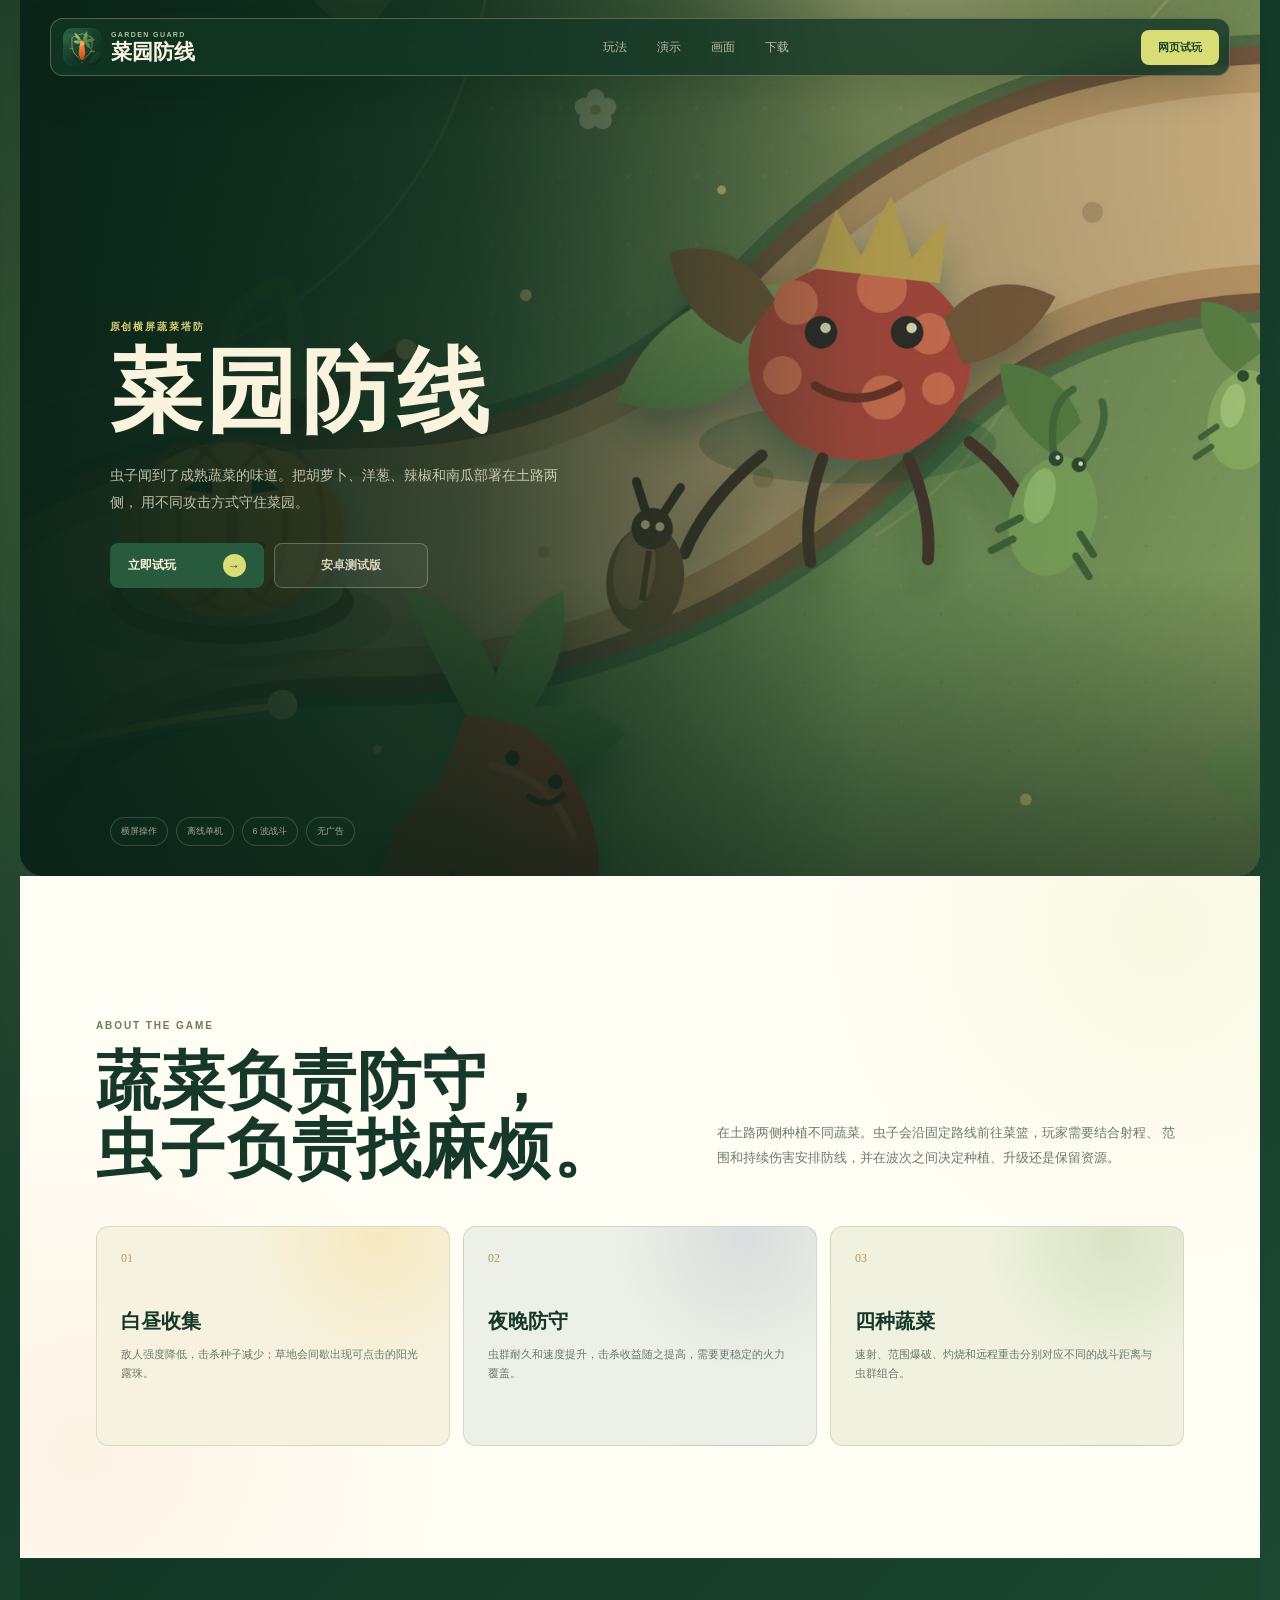
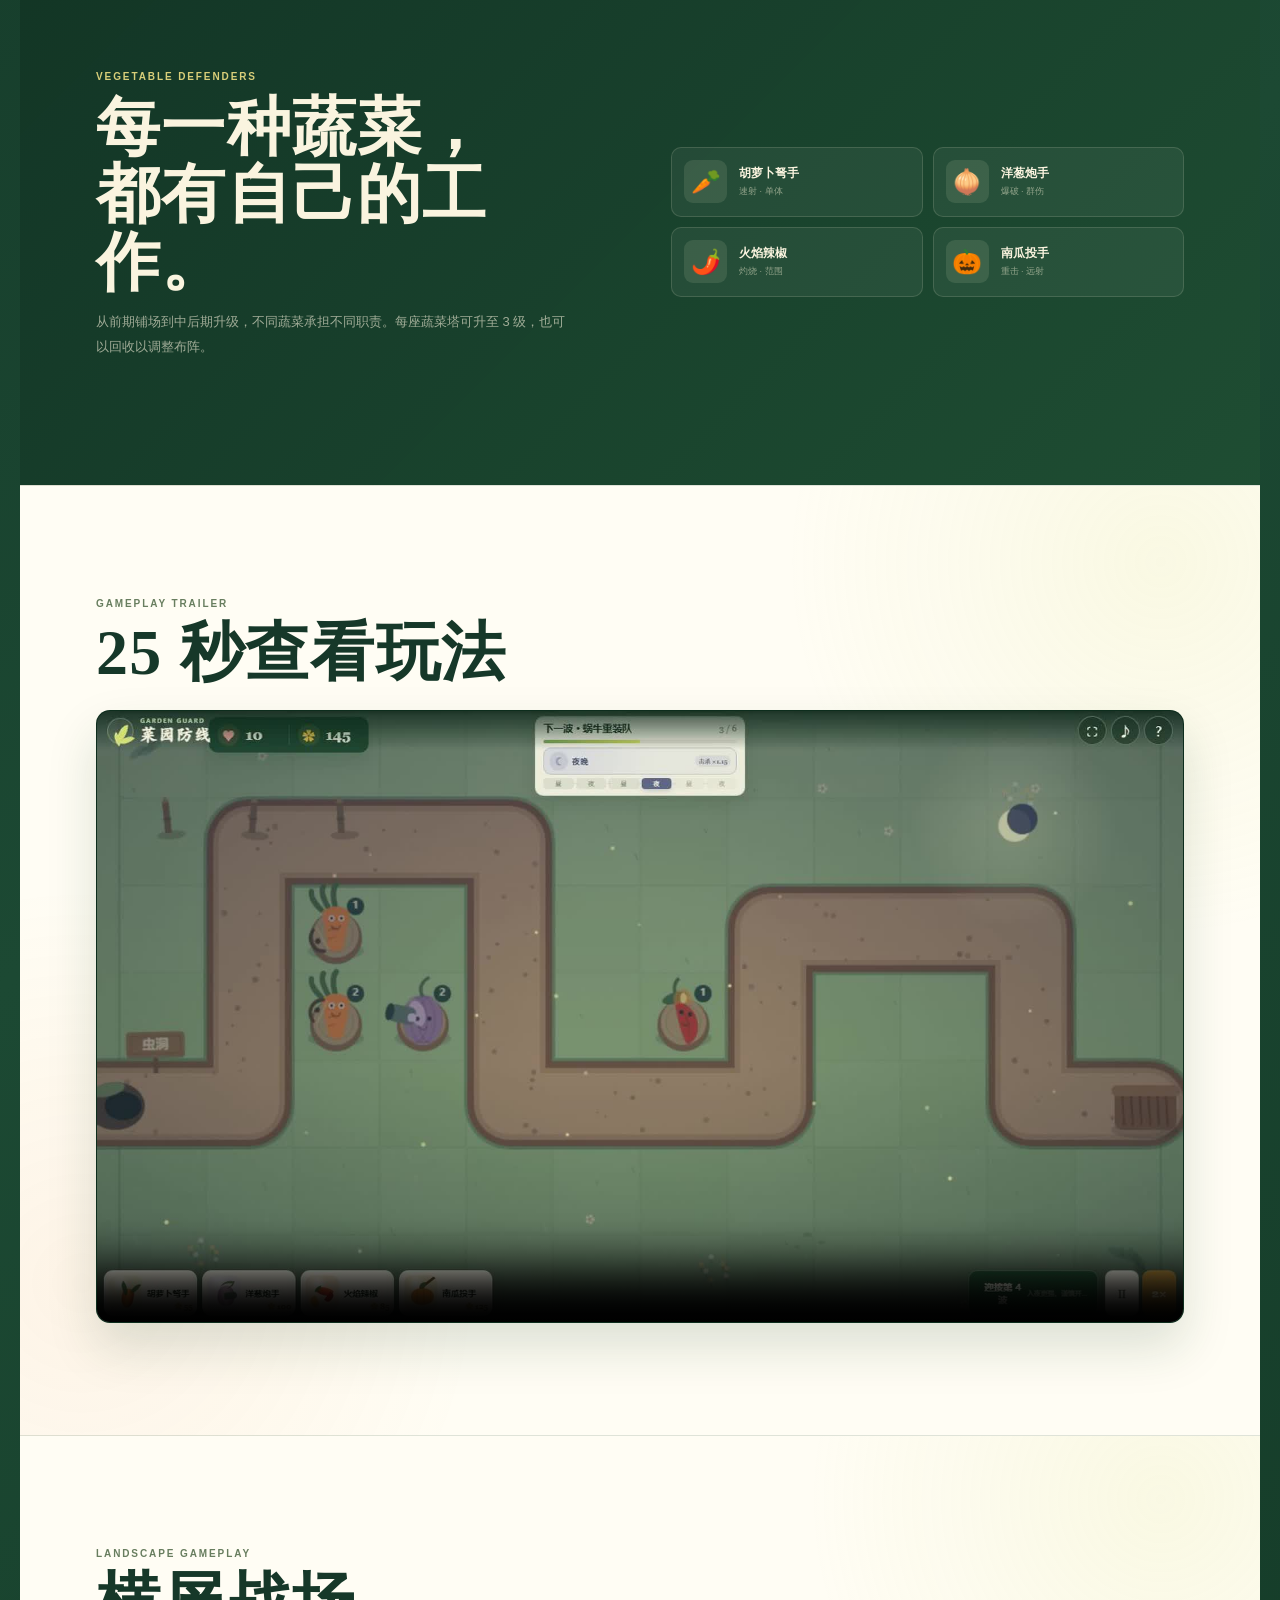
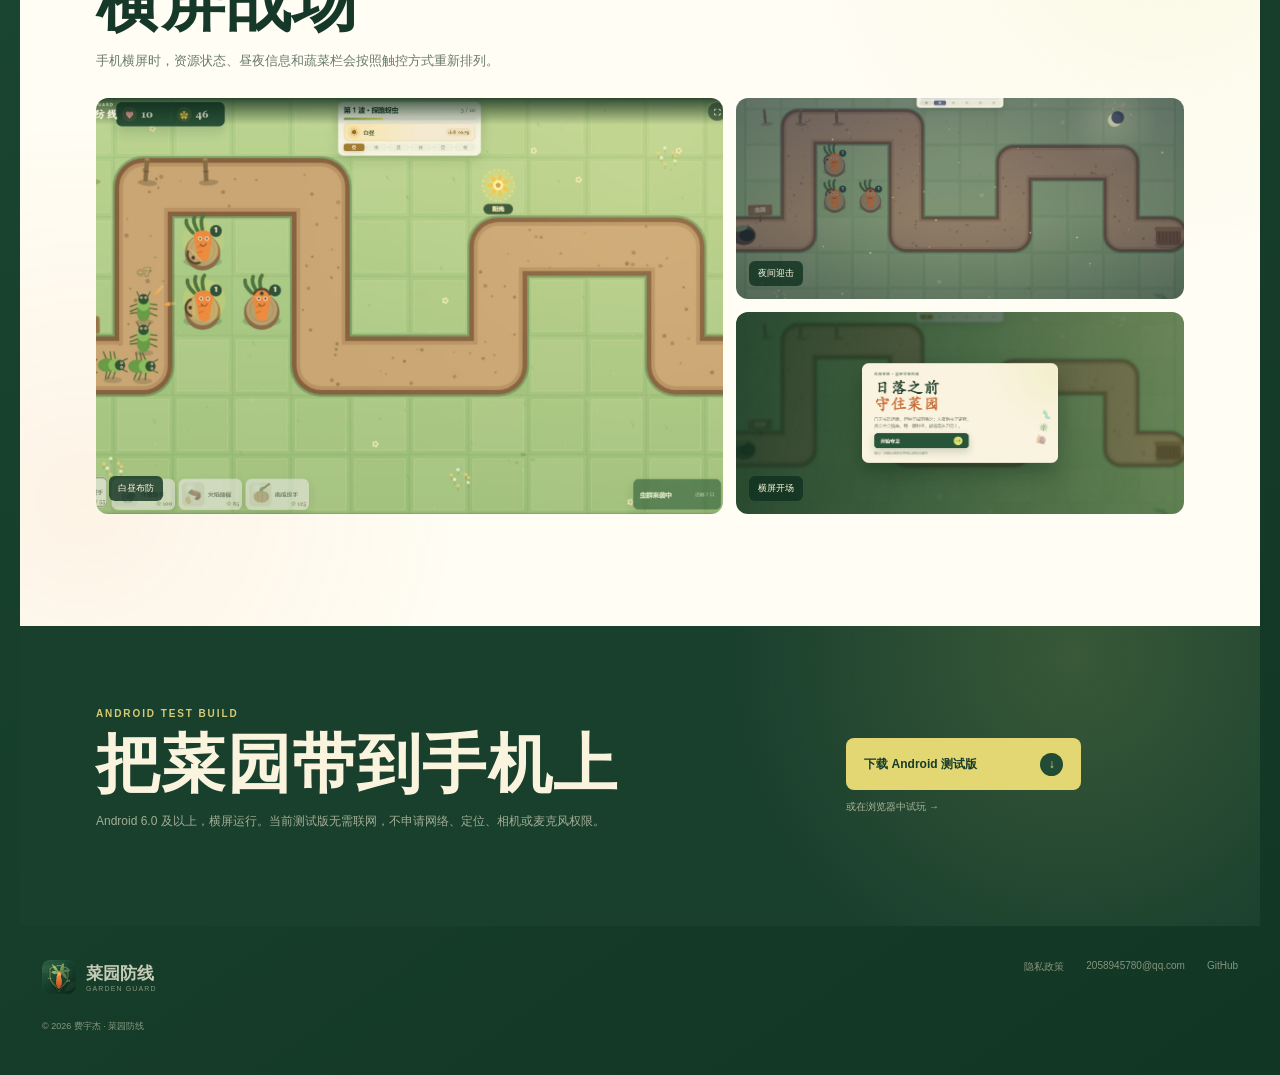
==== index.html @ b2f8d465 "Deploy Garden Guard official website" ====
<!doctype html>
<html lang="zh-CN">
  <head>
    <meta charset="UTF-8" />
    <meta name="viewport" content="width=device-width, initial-scale=1.0" />
    <meta name="theme-color" content="#163d2b" />
    <meta
      name="description"
      content="《菜园防线》官方网站。横屏蔬菜塔防游戏，体验四种蔬菜守卫与昼夜交替的防线玩法。"
    />
    <meta property="og:title" content="菜园防线 · 官方网站" />
    <meta
      property="og:description"
      content="布置蔬菜守卫，在昼夜交替中抵御虫群。支持网页试玩与 Android 测试版下载。"
    />
    <meta property="og:type" content="website" />
    <meta property="og:url" content="https://siwusucn.github.io/garden-guard-official/" />
    <meta
      property="og:image"
      content="https://siwusucn.github.io/garden-guard-official/assets/keyart.jpg"
    />
    <link rel="canonical" href="https://siwusucn.github.io/garden-guard-official/" />
    <link rel="icon" href="assets/icon.png" type="image/png" />
    <title>菜园防线 · 官方网站</title>
    <link rel="stylesheet" href="styles.css" />
  </head>
  <body>
    <header class="nav">
      <a class="brand" href="#top" aria-label="返回首页">
        <img src="assets/icon.png" alt="" />
        <span><small>GARDEN GUARD</small>菜园防线</span>
      </a>
      <nav aria-label="页面导航">
        <a href="#about">玩法</a>
        <a href="#trailer">演示</a>
        <a href="#screens">画面</a>
        <a href="#download">下载</a>
      </nav>
      <a class="nav-play" href="play/index.html">网页试玩</a>
    </header>

    <main id="top">
      <section class="hero" aria-labelledby="hero-title">
        <img class="hero-art" src="assets/hero-bg.jpg" alt="蔬菜守卫在菜园土路旁迎击虫群" />
        <div class="hero-shade"></div>
        <div class="hero-copy">
          <p class="kicker">原创横屏蔬菜塔防</p>
          <h1 id="hero-title">菜园防线</h1>
          <p>
            虫子闻到了成熟蔬菜的味道。把胡萝卜、洋葱、辣椒和南瓜部署在土路两侧，
            用不同攻击方式守住菜园。
          </p>
          <div class="hero-actions">
            <a class="button primary" href="play/index.html">立即试玩 <b>→</b></a>
            <a class="button ghost" href="#download">安卓测试版</a>
          </div>
        </div>
        <div class="hero-facts">
          <span>横屏操作</span>
          <span>离线单机</span>
          <span>6 波战斗</span>
          <span>无广告</span>
        </div>
      </section>

      <section class="section intro" id="about">
        <div class="section-heading">
          <p class="kicker">ABOUT THE GAME</p>
          <h2>蔬菜负责防守，<br />虫子负责找麻烦。</h2>
          <p>
            在土路两侧种植不同蔬菜。虫子会沿固定路线前往菜篮，玩家需要结合射程、
            范围和持续伤害安排防线，并在波次之间决定种植、升级还是保留资源。
          </p>
        </div>
        <div class="feature-grid">
          <article class="feature feature-sun">
            <span class="feature-number">01</span>
            <h3>白昼收集</h3>
            <p>敌人强度降低，击杀种子减少；草地会间歇出现可点击的阳光露珠。</p>
          </article>
          <article class="feature feature-night">
            <span class="feature-number">02</span>
            <h3>夜晚防守</h3>
            <p>虫群耐久和速度提升，击杀收益随之提高，需要更稳定的火力覆盖。</p>
          </article>
          <article class="feature feature-veg">
            <span class="feature-number">03</span>
            <h3>四种蔬菜</h3>
            <p>速射、范围爆破、灼烧和远程重击分别对应不同的战斗距离与虫群组合。</p>
          </article>
        </div>
      </section>

      <section class="section rover">
        <div class="rover-copy">
          <p class="kicker">VEGETABLE DEFENDERS</p>
          <h2>每一种蔬菜，<br />都有自己的工作。</h2>
          <p>从前期铺场到中后期升级，不同蔬菜承担不同职责。每座蔬菜塔可升至 3 级，也可以回收以调整布阵。</p>
        </div>
        <div class="rover-list">
          <article><span>🥕</span><div><b>胡萝卜弩手</b><small>速射 · 单体</small></div></article>
          <article><span>🧅</span><div><b>洋葱炮手</b><small>爆破 · 群伤</small></div></article>
          <article><span>🌶️</span><div><b>火焰辣椒</b><small>灼烧 · 范围</small></div></article>
          <article><span>🎃</span><div><b>南瓜投手</b><small>重击 · 远射</small></div></article>
        </div>
      </section>

      <section class="section trailer-section" id="trailer">
        <div class="section-heading compact">
          <p class="kicker">GAMEPLAY TRAILER</p>
          <h2>25 秒查看玩法</h2>
        </div>
        <div class="video-frame">
          <video controls playsinline poster="assets/video-cover.jpg">
            <source src="assets/promo.mp4" type="video/mp4" />
            当前浏览器不支持视频播放。
          </video>
        </div>
      </section>

      <section class="section screenshots" id="screens">
        <div class="section-heading compact">
          <p class="kicker">LANDSCAPE GAMEPLAY</p>
          <h2>横屏战场</h2>
          <p>手机横屏时，资源状态、昼夜信息和蔬菜栏会按照触控方式重新排列。</p>
        </div>
        <div class="shot-grid">
          <figure><img src="assets/shot-day.jpg" alt="白昼菜园防线与胡萝卜、洋葱守卫" /><figcaption>白昼布防</figcaption></figure>
          <figure><img src="assets/shot-night.jpg" alt="夜晚虫群进攻与蔬菜火力" /><figcaption>夜间迎击</figcaption></figure>
          <figure><img src="assets/shot-towers.jpg" alt="横屏菜园防线的游戏开场" /><figcaption>横屏开场</figcaption></figure>
        </div>
      </section>

      <section class="download" id="download">
        <div>
          <p class="kicker">ANDROID TEST BUILD</p>
          <h2>把菜园带到手机上</h2>
          <p>Android 6.0 及以上，横屏运行。当前测试版无需联网，不申请网络、定位、相机或麦克风权限。</p>
        </div>
        <div class="download-actions">
          <a class="button primary" href="assets/GardenGuard-0.1.0.apk" download>下载 Android 测试版 <b>↓</b></a>
          <a class="text-link" href="play/index.html">或在浏览器中试玩 →</a>
        </div>
      </section>
    </main>

    <footer>
      <div class="footer-brand">
        <img src="assets/icon.png" alt="" />
        <div><b>菜园防线</b><small>GARDEN GUARD</small></div>
      </div>
      <div class="footer-links">
        <a href="https://siwusucn.github.io/garden-guard-privacy/">隐私政策</a>
        <a href="mailto:2058945780@qq.com">2058945780@qq.com</a>
        <a href="https://github.com/siwusucn/garden-guard-official">GitHub</a>
      </div>
      <p>© 2026 费宇杰 · 菜园防线</p>
    </footer>
  </body>
</html>
---- styles.css ----
:root {
  --ink: #163829;
  --forest: #173d2b;
  --forest-2: #24543b;
  --cream: #faf4df;
  --paper: #fffdf4;
  --lime: #d8de75;
  --orange: #e98640;
  --line: rgba(30, 72, 46, 0.14);
  --muted: #697a6b;
}

* {
  box-sizing: border-box;
}

html {
  scroll-behavior: smooth;
  background: var(--forest);
}

body {
  margin: 0;
  color: var(--ink);
  font-family: "Microsoft YaHei", "PingFang SC", "Noto Sans SC", sans-serif;
  background:
    radial-gradient(circle at 9% 10%, rgba(211, 222, 116, 0.18), transparent 22%),
    linear-gradient(145deg, #102f22, #1c4933 50%, #123624);
}

img,
video {
  display: block;
  max-width: 100%;
}

a {
  color: inherit;
  text-decoration: none;
}

.nav {
  position: fixed;
  z-index: 20;
  left: 50%;
  top: 18px;
  display: flex;
  align-items: center;
  gap: 36px;
  width: min(1180px, calc(100% - 34px));
  min-height: 58px;
  padding: 8px 10px 8px 12px;
  border: 1px solid rgba(255, 248, 218, 0.25);
  border-radius: 13px;
  color: var(--cream);
  background: rgba(18, 54, 37, 0.78);
  box-shadow: 0 12px 40px rgba(3, 23, 13, 0.2);
  backdrop-filter: blur(16px);
  transform: translateX(-50%);
}

.brand {
  display: flex;
  align-items: center;
  min-width: 188px;
  gap: 10px;
}

.brand img {
  width: 38px;
  height: 38px;
  border-radius: 9px;
}

.brand span {
  display: flex;
  flex-direction: column;
  font-family: "STKaiti", "KaiTi", serif;
  font-size: 21px;
  font-weight: 700;
  line-height: 1;
}

.brand small {
  margin-bottom: 4px;
  color: #a9c397;
  font-family: "Microsoft YaHei", sans-serif;
  font-size: 7px;
  letter-spacing: 0.2em;
}

.nav nav {
  display: flex;
  gap: 30px;
  margin: 0 auto;
  color: rgba(255, 248, 223, 0.68);
  font-size: 12px;
}

.nav nav a {
  transition: color 160ms ease;
}

.nav nav a:hover {
  color: #fff5ca;
}

.nav-play {
  padding: 10px 17px;
  border-radius: 8px;
  color: #1e422d;
  background: var(--lime);
  font-size: 11px;
  font-weight: 800;
}

main,
footer {
  width: min(1240px, calc(100% - 34px));
  margin: auto;
}

.hero {
  position: relative;
  overflow: hidden;
  min-height: calc(100vh - 24px);
  border-radius: 0 0 24px 24px;
  color: var(--cream);
  background: #163b2a;
}

.hero-art {
  position: absolute;
  inset: 0;
  width: 100%;
  height: 100%;
  object-fit: cover;
}

.hero-shade {
  position: absolute;
  inset: 0;
  background:
    linear-gradient(90deg, rgba(8, 34, 22, 0.92) 0%, rgba(8, 34, 22, 0.6) 36%, transparent 68%),
    linear-gradient(0deg, rgba(8, 34, 22, 0.6), transparent 35%);
}

.hero-copy {
  position: absolute;
  z-index: 2;
  left: clamp(28px, 7vw, 92px);
  top: 50%;
  width: min(590px, 47%);
  transform: translateY(-44%);
}

.kicker {
  margin: 0 0 12px;
  color: #687e5f;
  font-size: 10px;
  font-weight: 800;
  letter-spacing: 0.19em;
}

.hero .kicker {
  color: #d5cb77;
}

.hero h1 {
  margin: 0;
  font-family: "STKaiti", "KaiTi", serif;
  font-size: clamp(62px, 7.2vw, 104px);
  line-height: 1;
  letter-spacing: 0.04em;
  white-space: nowrap;
}

.hero-copy > p:not(.kicker) {
  max-width: 460px;
  margin: 24px 0 28px;
  color: rgba(255, 249, 226, 0.72);
  font-size: 14px;
  line-height: 1.9;
}

.hero-actions,
.download-actions {
  display: flex;
  align-items: center;
  gap: 10px;
  flex-wrap: wrap;
}

.button {
  display: inline-flex;
  align-items: center;
  justify-content: space-between;
  gap: 22px;
  min-width: 154px;
  min-height: 45px;
  padding: 0 18px;
  border-radius: 8px;
  font-size: 12px;
  font-weight: 800;
  transition:
    transform 160ms ease,
    filter 160ms ease;
}

.button:hover {
  filter: brightness(1.06);
  transform: translateY(-2px);
}

.button.primary {
  color: #fff8dd;
  background: #285b3d;
}

.button.primary b {
  display: grid;
  place-items: center;
  width: 23px;
  height: 23px;
  border-radius: 50%;
  color: #24462e;
  background: var(--lime);
}

.button.ghost {
  justify-content: center;
  border: 1px solid rgba(255, 247, 216, 0.26);
  color: rgba(255, 249, 224, 0.8);
  background: rgba(255, 255, 255, 0.055);
}

.hero-facts {
  position: absolute;
  z-index: 2;
  left: clamp(28px, 7vw, 92px);
  bottom: 30px;
  display: flex;
  gap: 8px;
}

.hero-facts span {
  padding: 7px 10px;
  border: 1px solid rgba(255, 249, 225, 0.17);
  border-radius: 99px;
  color: rgba(255, 249, 224, 0.6);
  background: rgba(15, 49, 32, 0.36);
  font-size: 9px;
}

.section {
  padding: clamp(64px, 9vw, 112px) clamp(22px, 6vw, 76px);
  background:
    radial-gradient(circle at 92% 8%, rgba(217, 224, 126, 0.14), transparent 26%),
    radial-gradient(circle at 5% 84%, rgba(233, 134, 64, 0.08), transparent 28%),
    var(--paper);
}

.section + .section {
  border-top: 1px solid var(--line);
}

.section-heading {
  display: grid;
  grid-template-columns: 1.2fr 1fr;
  align-items: end;
  gap: 60px;
  margin-bottom: 42px;
}

.section-heading .kicker {
  grid-column: 1 / -1;
  margin-bottom: -43px;
}

.section-heading h2,
.rover h2,
.download h2 {
  margin: 0;
  font-family: "STKaiti", "KaiTi", "Microsoft YaHei", serif;
  font-size: clamp(40px, 5vw, 68px);
  font-weight: 700;
  line-height: 1.06;
  letter-spacing: 0.02em;
}

.section-heading > p:last-child,
.rover-copy > p:last-child {
  align-self: end;
  color: var(--muted);
  font-size: 13px;
  line-height: 1.9;
}

.feature-grid {
  display: grid;
  grid-template-columns: repeat(3, 1fr);
  gap: 13px;
}

.feature {
  min-height: 220px;
  padding: 24px;
  border: 1px solid var(--line);
  border-radius: 13px;
  background: rgba(255, 255, 255, 0.5);
}

.feature-number {
  display: block;
  margin-bottom: 42px;
  color: #b29a51;
  font-family: Georgia, serif;
  font-size: 12px;
}

.feature h3 {
  margin: 0 0 10px;
  font-size: 20px;
}

.feature p {
  margin: 0;
  color: var(--muted);
  font-size: 11px;
  line-height: 1.8;
}

.feature-sun {
  background:
    radial-gradient(circle at 80% 5%, rgba(245, 207, 99, 0.25), transparent 38%),
    #f6f2df;
}

.feature-night {
  background:
    radial-gradient(circle at 80% 5%, rgba(120, 131, 174, 0.17), transparent 38%),
    #edf0e7;
}

.feature-veg {
  background:
    radial-gradient(circle at 80% 5%, rgba(114, 157, 81, 0.18), transparent 38%),
    #f0f2df;
}

.rover {
  display: grid;
  grid-template-columns: 1fr 1fr;
  align-items: center;
  gap: 62px;
  background:
    linear-gradient(135deg, rgba(18, 53, 37, 0.97), rgba(31, 78, 51, 0.95)),
    var(--forest);
  color: var(--cream);
}

.rover .kicker {
  color: #d8ce79;
}

.rover-copy > p:last-child {
  max-width: 470px;
  color: rgba(250, 244, 222, 0.6);
}

.rover-list {
  display: grid;
  grid-template-columns: 1fr 1fr;
  gap: 10px;
}

.rover-list article {
  display: flex;
  align-items: center;
  gap: 12px;
  min-height: 70px;
  padding: 12px;
  border: 1px solid rgba(255, 247, 215, 0.14);
  border-radius: 10px;
  background: rgba(255, 255, 255, 0.055);
}

.rover-list article > span {
  display: grid;
  place-items: center;
  width: 43px;
  height: 43px;
  border-radius: 9px;
  background: rgba(255, 248, 214, 0.1);
  font-size: 24px;
}

.rover-list div {
  display: flex;
  flex-direction: column;
  gap: 3px;
}

.rover-list b {
  font-size: 12px;
}

.rover-list small {
  color: rgba(255, 248, 220, 0.49);
  font-size: 9px;
}

.compact {
  display: block;
  margin-bottom: 24px;
}

.compact .kicker {
  margin-bottom: 10px;
}

.compact p:last-child {
  max-width: 600px;
  margin-top: 12px;
}

.video-frame {
  overflow: hidden;
  border: 1px solid rgba(26, 69, 43, 0.18);
  border-radius: 14px;
  background: #0b281b;
  box-shadow: 0 24px 50px rgba(17, 58, 34, 0.15);
}

.video-frame video {
  width: 100%;
  aspect-ratio: 16 / 9;
  object-fit: cover;
}

.shot-grid {
  display: grid;
  grid-template-columns: 1.4fr 1fr;
  gap: 13px;
}

.shot-grid figure {
  position: relative;
  overflow: hidden;
  margin: 0;
  border-radius: 12px;
  background: #d9dfc3;
}

.shot-grid figure:first-child {
  grid-row: span 2;
}

.shot-grid img {
  width: 100%;
  height: 100%;
  object-fit: cover;
}

.shot-grid figure:first-child img {
  aspect-ratio: 16 / 10;
}

.shot-grid figure:not(:first-child) img {
  aspect-ratio: 16 / 7.2;
}

.shot-grid figcaption {
  position: absolute;
  left: 13px;
  bottom: 13px;
  padding: 6px 9px;
  border-radius: 6px;
  color: #fff8dc;
  background: rgba(16, 49, 32, 0.8);
  font-size: 9px;
}

.download {
  display: flex;
  align-items: center;
  justify-content: space-between;
  gap: 40px;
  padding: clamp(50px, 7vw, 82px) clamp(22px, 6vw, 76px);
  color: var(--cream);
  background:
    radial-gradient(circle at 85% 10%, rgba(222, 222, 113, 0.16), transparent 32%),
    #193f2d;
}

.download > div:first-child {
  max-width: 690px;
}

.download .kicker {
  color: #d5ca75;
}

.download p:last-child {
  color: rgba(255, 248, 221, 0.6);
  font-size: 12px;
  line-height: 1.8;
}

.download .button.primary {
  min-width: 235px;
  min-height: 52px;
  color: #173b29;
  background: #e2d773;
}

.download .button.primary b {
  color: #e9e28e;
  background: #214b34;
}

.text-link {
  width: 100%;
  color: rgba(255, 248, 223, 0.62);
  font-size: 10px;
}

footer {
  display: grid;
  grid-template-columns: 1fr auto;
  gap: 26px;
  padding: 34px 22px 42px;
  color: rgba(248, 241, 214, 0.5);
}

.footer-brand {
  display: flex;
  align-items: center;
  gap: 10px;
}

.footer-brand img {
  width: 34px;
  height: 34px;
  border-radius: 8px;
}

.footer-brand div {
  display: flex;
  flex-direction: column;
}

.footer-brand b {
  color: rgba(250, 245, 223, 0.78);
  font-family: "STKaiti", "KaiTi", serif;
  font-size: 17px;
}

.footer-brand small {
  font-size: 7px;
  letter-spacing: 0.16em;
}

.footer-links {
  display: flex;
  gap: 22px;
  font-size: 10px;
}

footer > p {
  grid-column: 1 / -1;
  margin: 0;
  font-size: 9px;
}

@media (max-width: 760px) {
  .nav {
    top: 8px;
    gap: 10px;
  }

  .nav nav {
    display: none;
  }

  .brand {
    min-width: 0;
    margin-right: auto;
  }

  .brand span {
    font-size: 17px;
  }

  .hero {
    min-height: 760px;
    border-radius: 0 0 16px 16px;
  }

  .hero-art {
    object-position: 64% center;
  }

  .hero-shade {
    background:
      linear-gradient(0deg, rgba(8, 34, 22, 0.94) 0%, rgba(8, 34, 22, 0.5) 55%, transparent 80%),
      linear-gradient(90deg, rgba(8, 34, 22, 0.45), transparent);
  }

  .hero-copy {
    left: 24px;
    right: 24px;
    top: auto;
    bottom: 105px;
    width: auto;
    transform: none;
  }

  .hero h1 {
    font-size: 64px;
  }

  .hero-copy > p:not(.kicker) {
    font-size: 12px;
  }

  .hero-facts {
    left: 24px;
    right: 24px;
    bottom: 33px;
    flex-wrap: wrap;
  }

  main,
  footer {
    width: 100%;
  }

  .section {
    padding: 64px 20px;
  }

  .section-heading {
    display: block;
  }

  .section-heading .kicker {
    margin-bottom: 10px;
  }

  .section-heading h2,
  .rover h2,
  .download h2 {
    font-size: 42px;
  }

  .feature-grid {
    grid-template-columns: 1fr;
  }

  .feature {
    min-height: 175px;
  }

  .feature-number {
    margin-bottom: 25px;
  }

  .rover {
    grid-template-columns: 1fr;
    gap: 30px;
  }

  .shot-grid {
    grid-template-columns: 1fr;
  }

  .shot-grid figure:first-child {
    grid-row: auto;
  }

  .download {
    align-items: flex-start;
    flex-direction: column;
    padding: 58px 20px;
  }

  footer {
    grid-template-columns: 1fr;
    padding: 30px 20px 36px;
  }

  .footer-links {
    flex-wrap: wrap;
  }
}
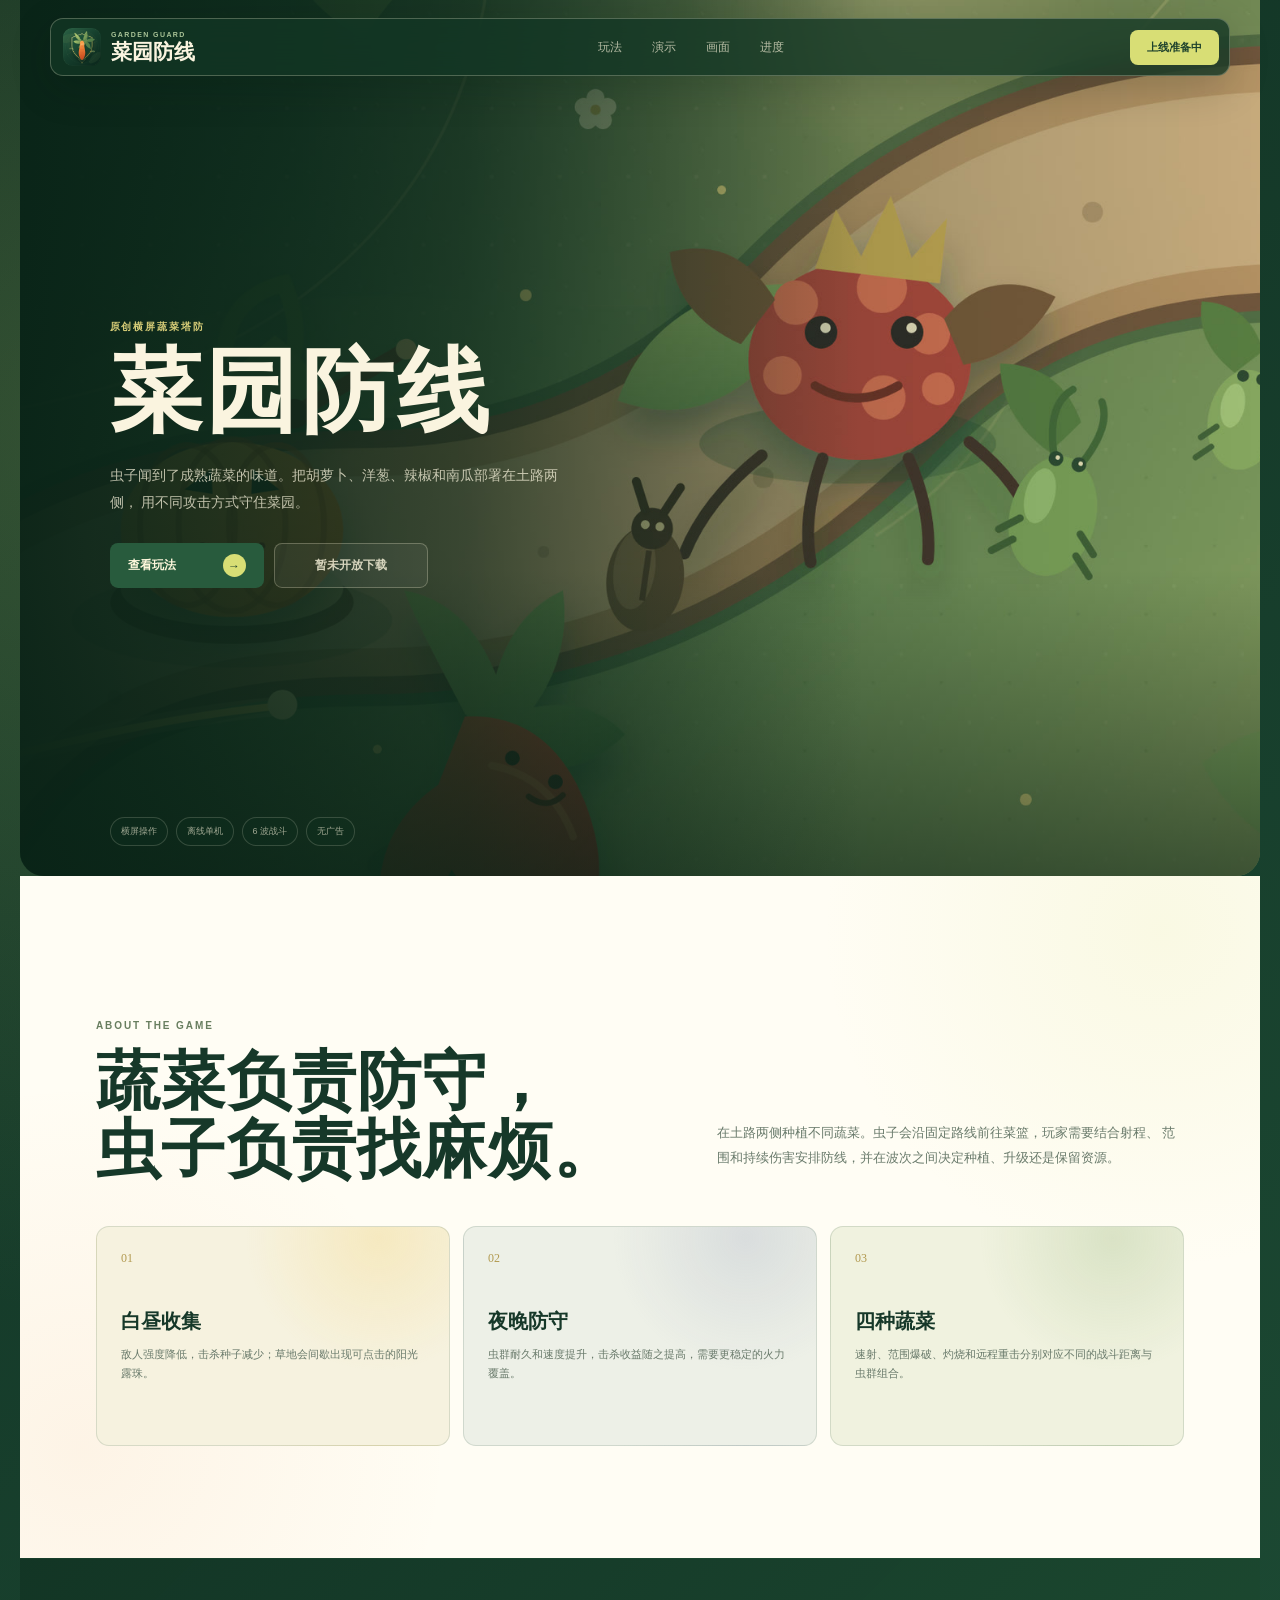
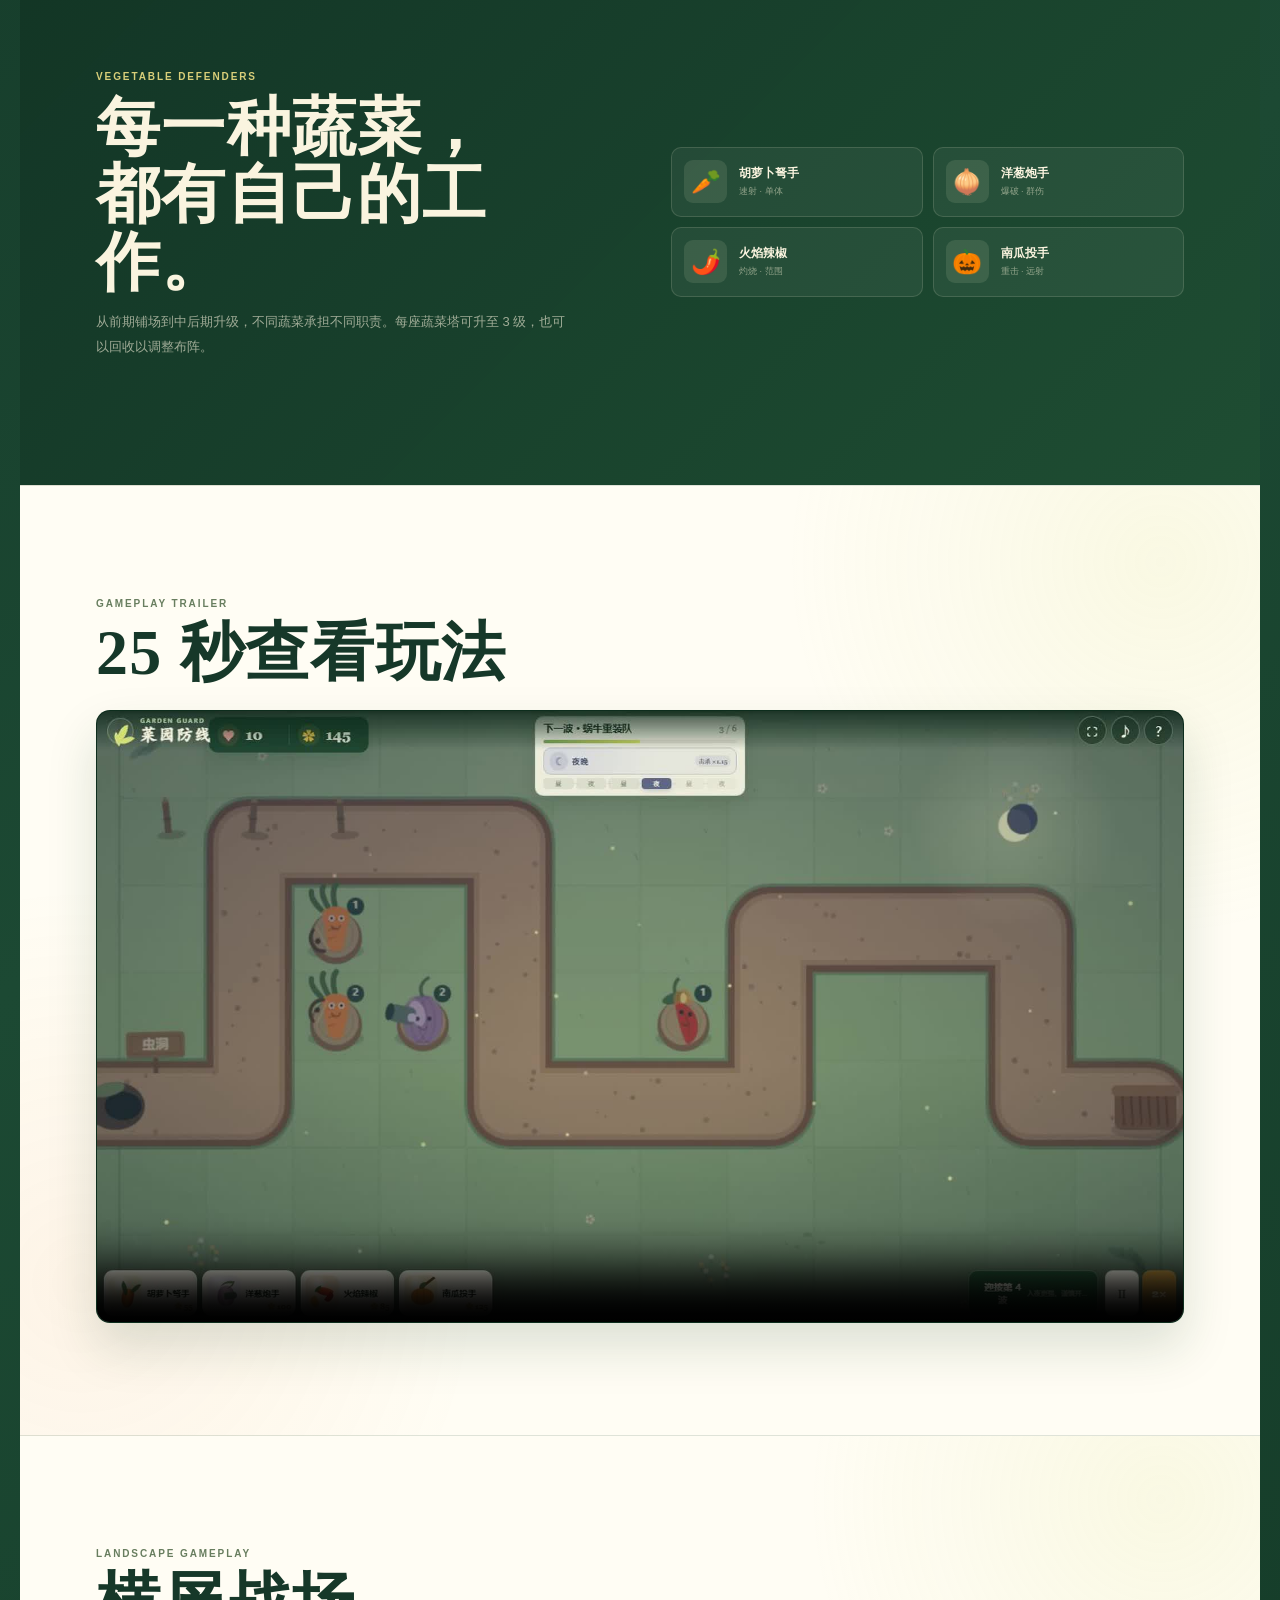
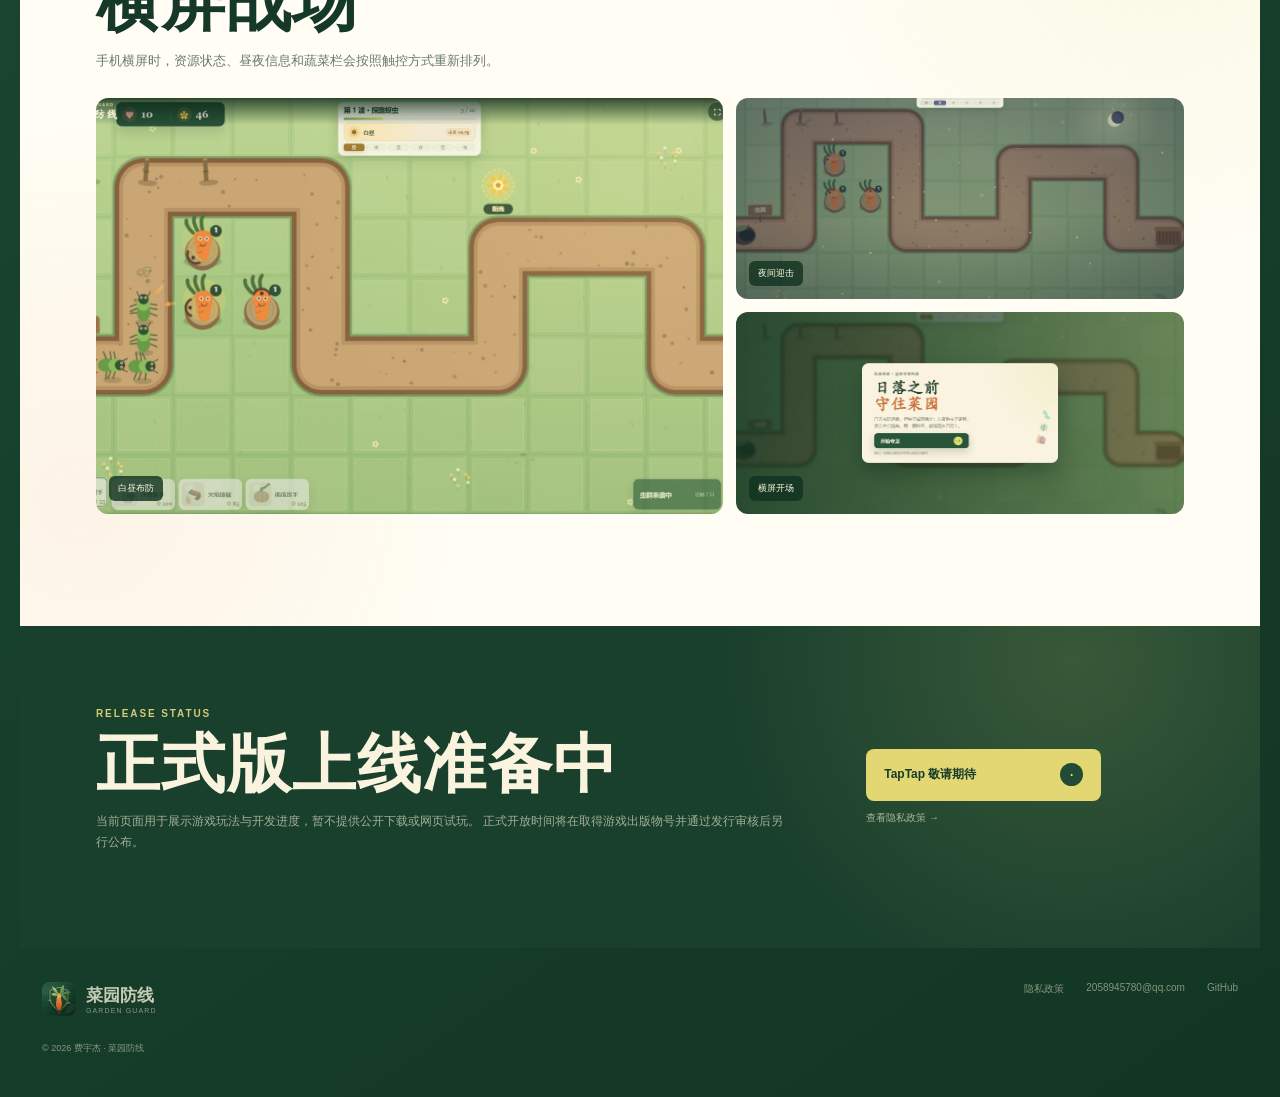
==== commit 14989739: "Deploy Garden Guard official website" ====
--- a/index.html
+++ b/index.html
@@ -6,12 +6,12 @@
     <meta name="theme-color" content="#163d2b" />
     <meta
       name="description"
-      content="《菜园防线》官方网站。横屏蔬菜塔防游戏，体验四种蔬菜守卫与昼夜交替的防线玩法。"
+      content="《菜园防线》官方网站。查看横屏蔬菜塔防游戏的玩法介绍、宣传片与开发进度。"
     />
     <meta property="og:title" content="菜园防线 · 官方网站" />
     <meta
       property="og:description"
-      content="布置蔬菜守卫，在昼夜交替中抵御虫群。支持网页试玩与 Android 测试版下载。"
+      content="布置蔬菜守卫，在昼夜交替中抵御虫群。当前处于上线准备阶段。"
     />
     <meta property="og:type" content="website" />
     <meta property="og:url" content="https://siwusucn.github.io/garden-guard-official/" />
@@ -34,9 +34,9 @@
         <a href="#about">玩法</a>
         <a href="#trailer">演示</a>
         <a href="#screens">画面</a>
-        <a href="#download">下载</a>
+        <a href="#status">进度</a>
       </nav>
-      <a class="nav-play" href="play/index.html">网页试玩</a>
+      <span class="nav-play">上线准备中</span>
     </header>
 
     <main id="top">
@@ -51,8 +51,8 @@
             用不同攻击方式守住菜园。
           </p>
           <div class="hero-actions">
-            <a class="button primary" href="play/index.html">立即试玩 <b>→</b></a>
-            <a class="button ghost" href="#download">安卓测试版</a>
+            <a class="button primary" href="#trailer">查看玩法 <b>→</b></a>
+            <span class="button ghost">暂未开放下载</span>
           </div>
         </div>
         <div class="hero-facts">
@@ -131,15 +131,18 @@
         </div>
       </section>
 
-      <section class="download" id="download">
+      <section class="download" id="status">
         <div>
-          <p class="kicker">ANDROID TEST BUILD</p>
-          <h2>把菜园带到手机上</h2>
-          <p>Android 6.0 及以上，横屏运行。当前测试版无需联网，不申请网络、定位、相机或麦克风权限。</p>
+          <p class="kicker">RELEASE STATUS</p>
+          <h2>正式版上线准备中</h2>
+          <p>
+            当前页面用于展示游戏玩法与开发进度，暂不提供公开下载或网页试玩。
+            正式开放时间将在取得游戏出版物号并通过发行审核后另行公布。
+          </p>
         </div>
         <div class="download-actions">
-          <a class="button primary" href="assets/GardenGuard-0.1.0.apk" download>下载 Android 测试版 <b>↓</b></a>
-          <a class="text-link" href="play/index.html">或在浏览器中试玩 →</a>
+          <span class="button primary">TapTap 敬请期待 <b>·</b></span>
+          <a class="text-link" href="https://siwusucn.github.io/garden-guard-privacy/">查看隐私政策 →</a>
         </div>
       </section>
     </main>
--- a/styles.css
+++ b/styles.css
@@ -106,12 +106,20 @@
 }
 
 .nav-play {
+  display: inline-flex;
+  align-items: center;
   padding: 10px 17px;
   border-radius: 8px;
   color: #1e422d;
   background: var(--lime);
   font-size: 11px;
   font-weight: 800;
+}
+
+.button.primary,
+.button.ghost,
+.nav-play {
+  cursor: default;
 }
 
 main,
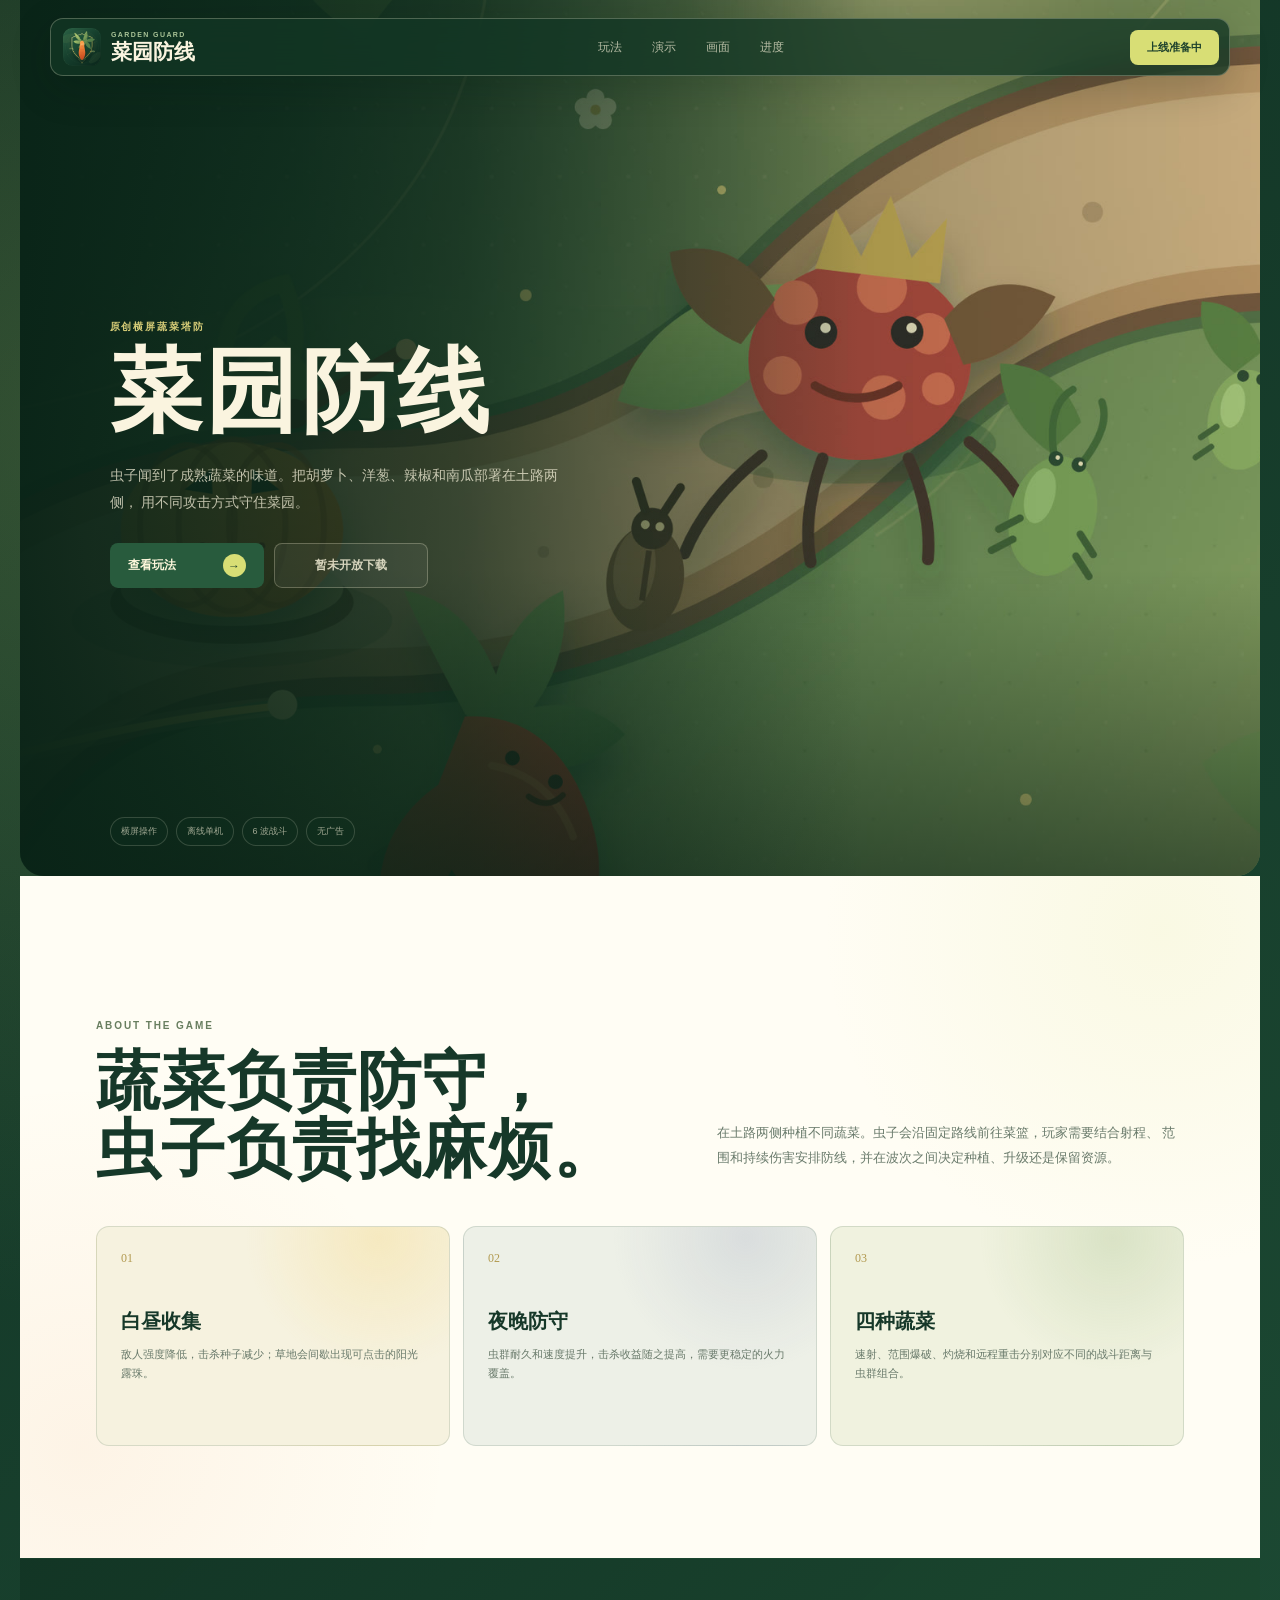
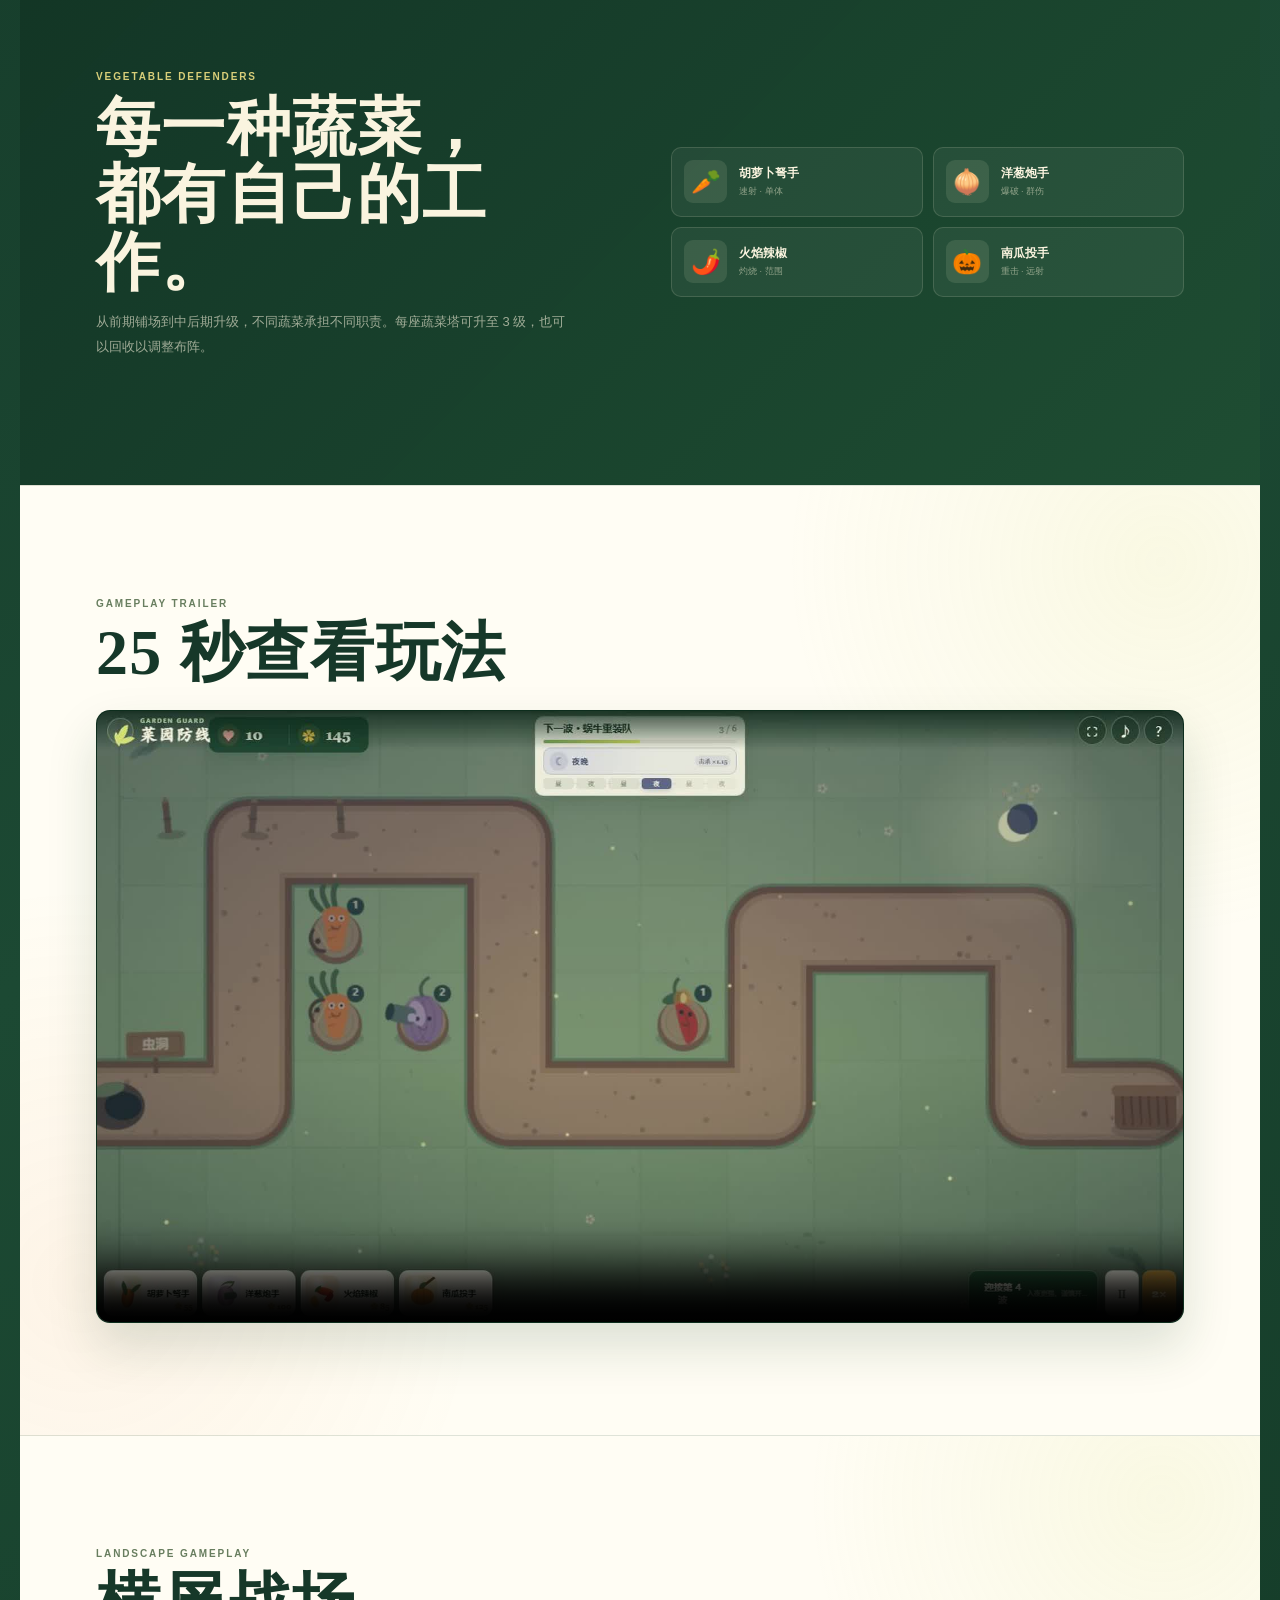
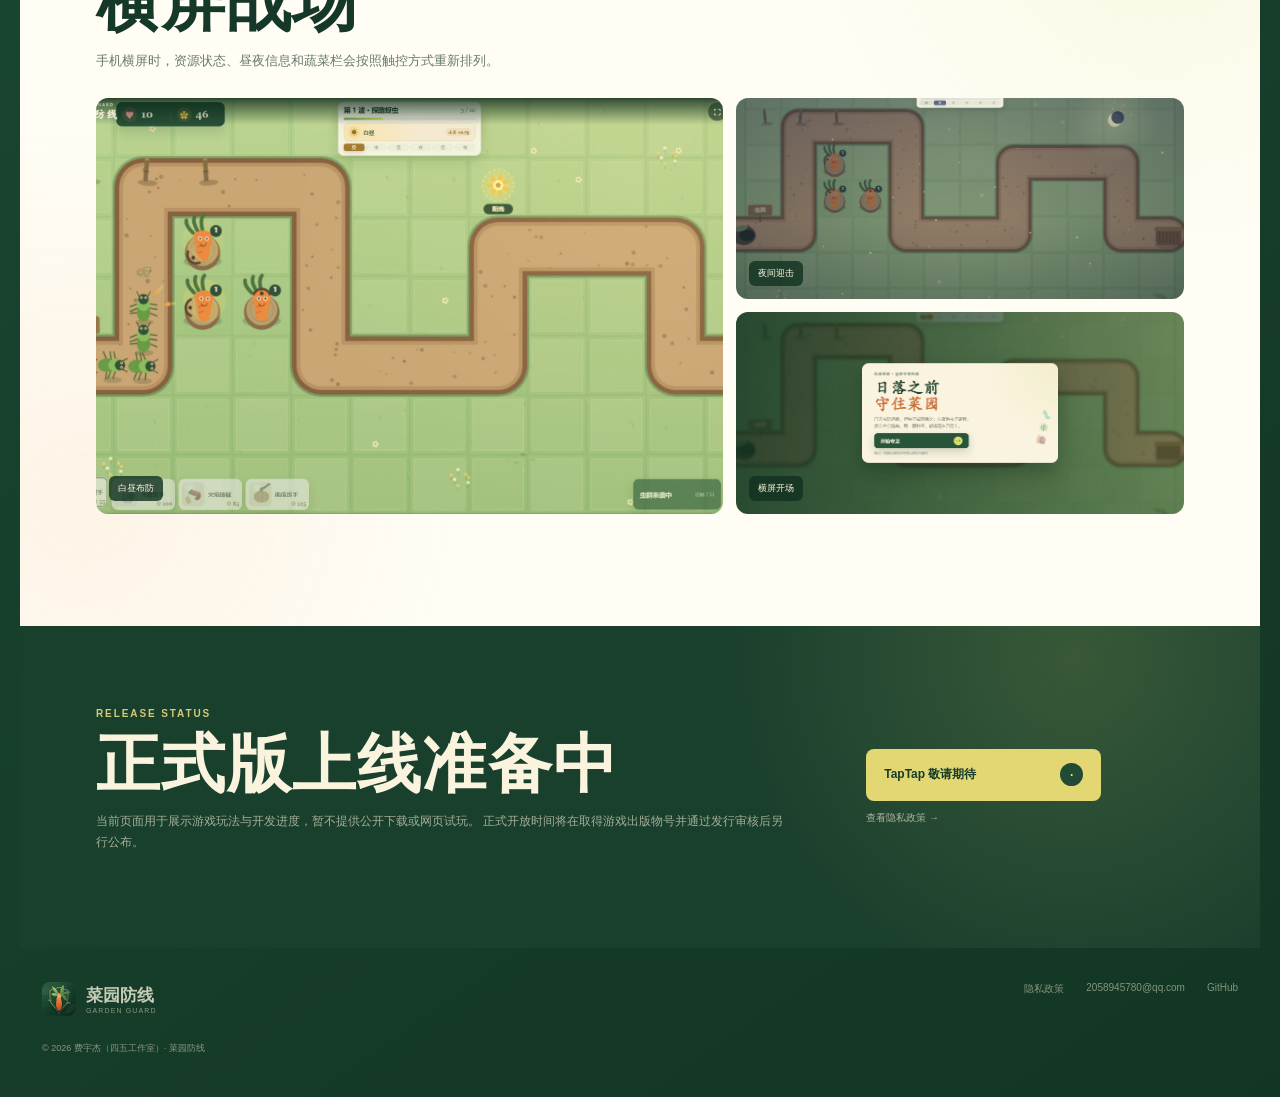
==== commit 88105215: "Align official site with developer and studio name" ====
--- a/index.html
+++ b/index.html
@@ -157,7 +157,7 @@
         <a href="mailto:2058945780@qq.com">2058945780@qq.com</a>
         <a href="https://github.com/siwusucn/garden-guard-official">GitHub</a>
       </div>
-      <p>© 2026 费宇杰 · 菜园防线</p>
+      <p>© 2026 费宇杰（四五工作室）· 菜园防线</p>
     </footer>
   </body>
 </html>
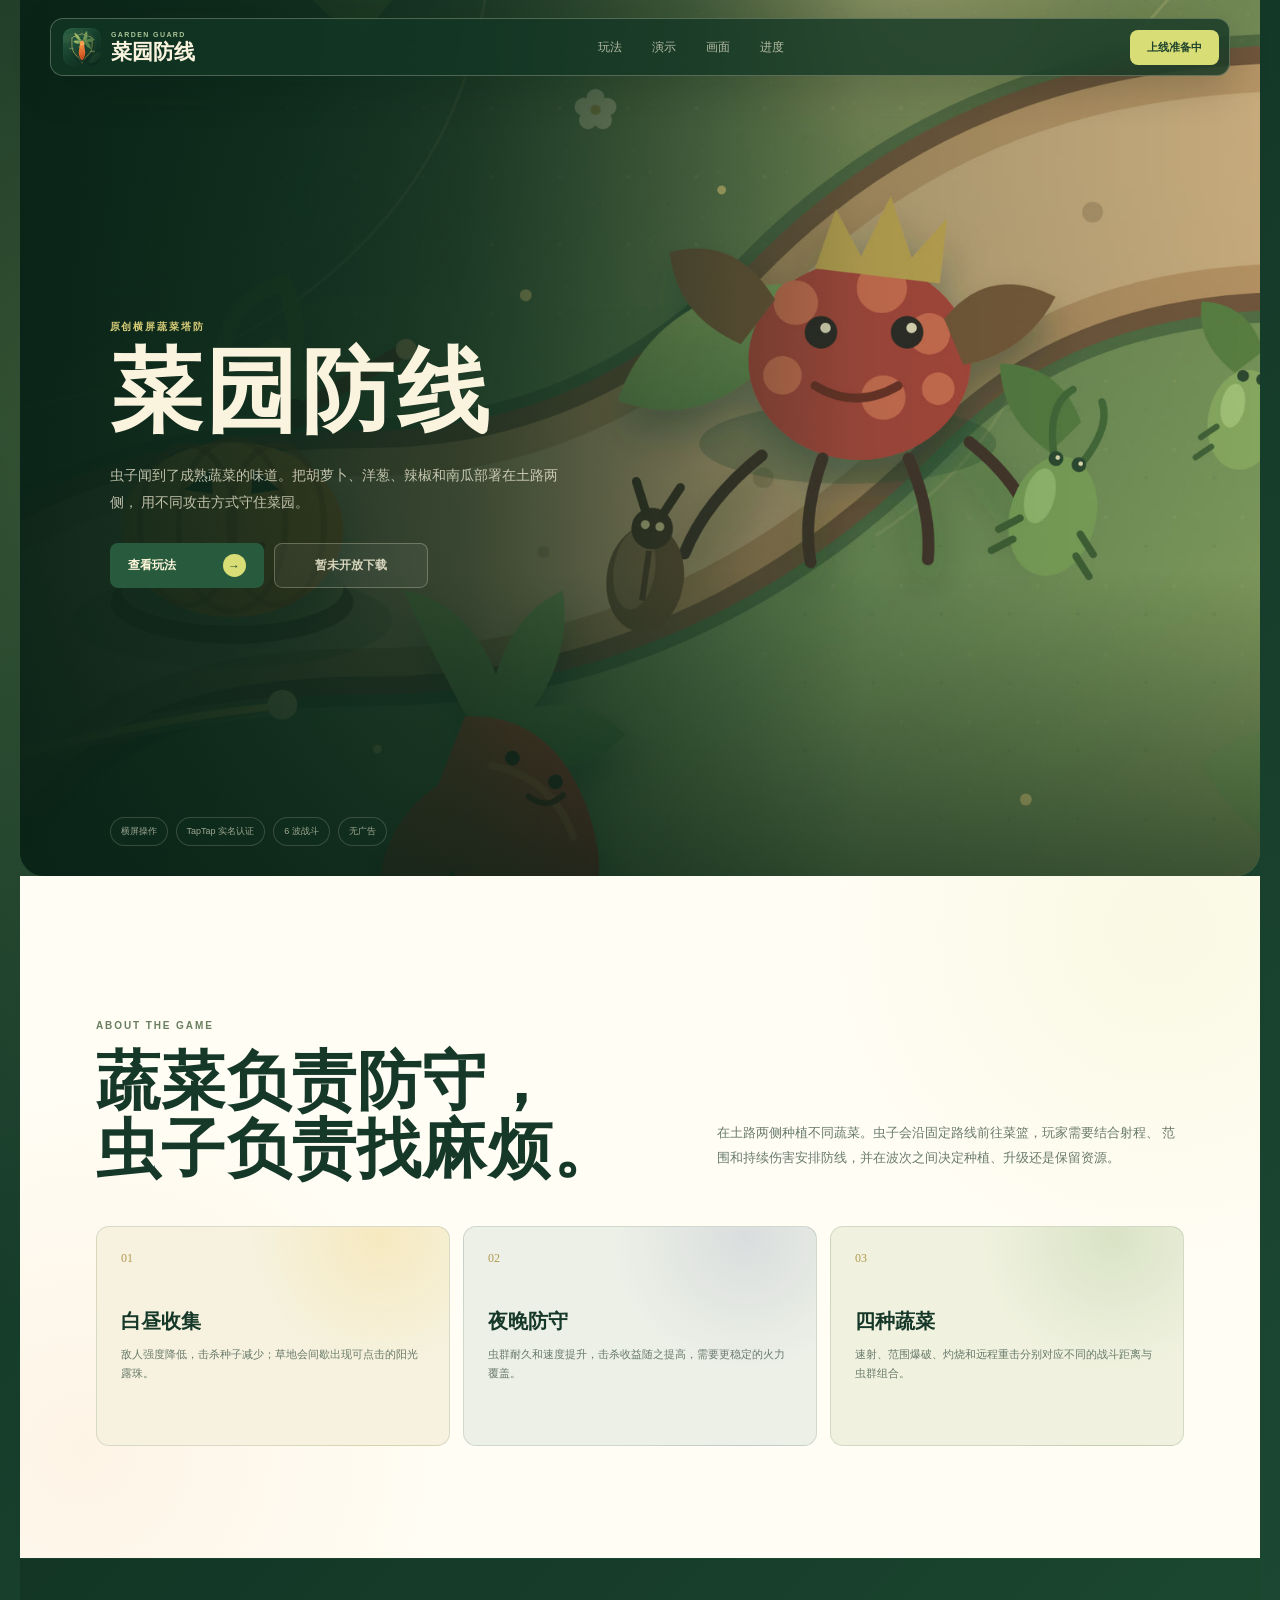
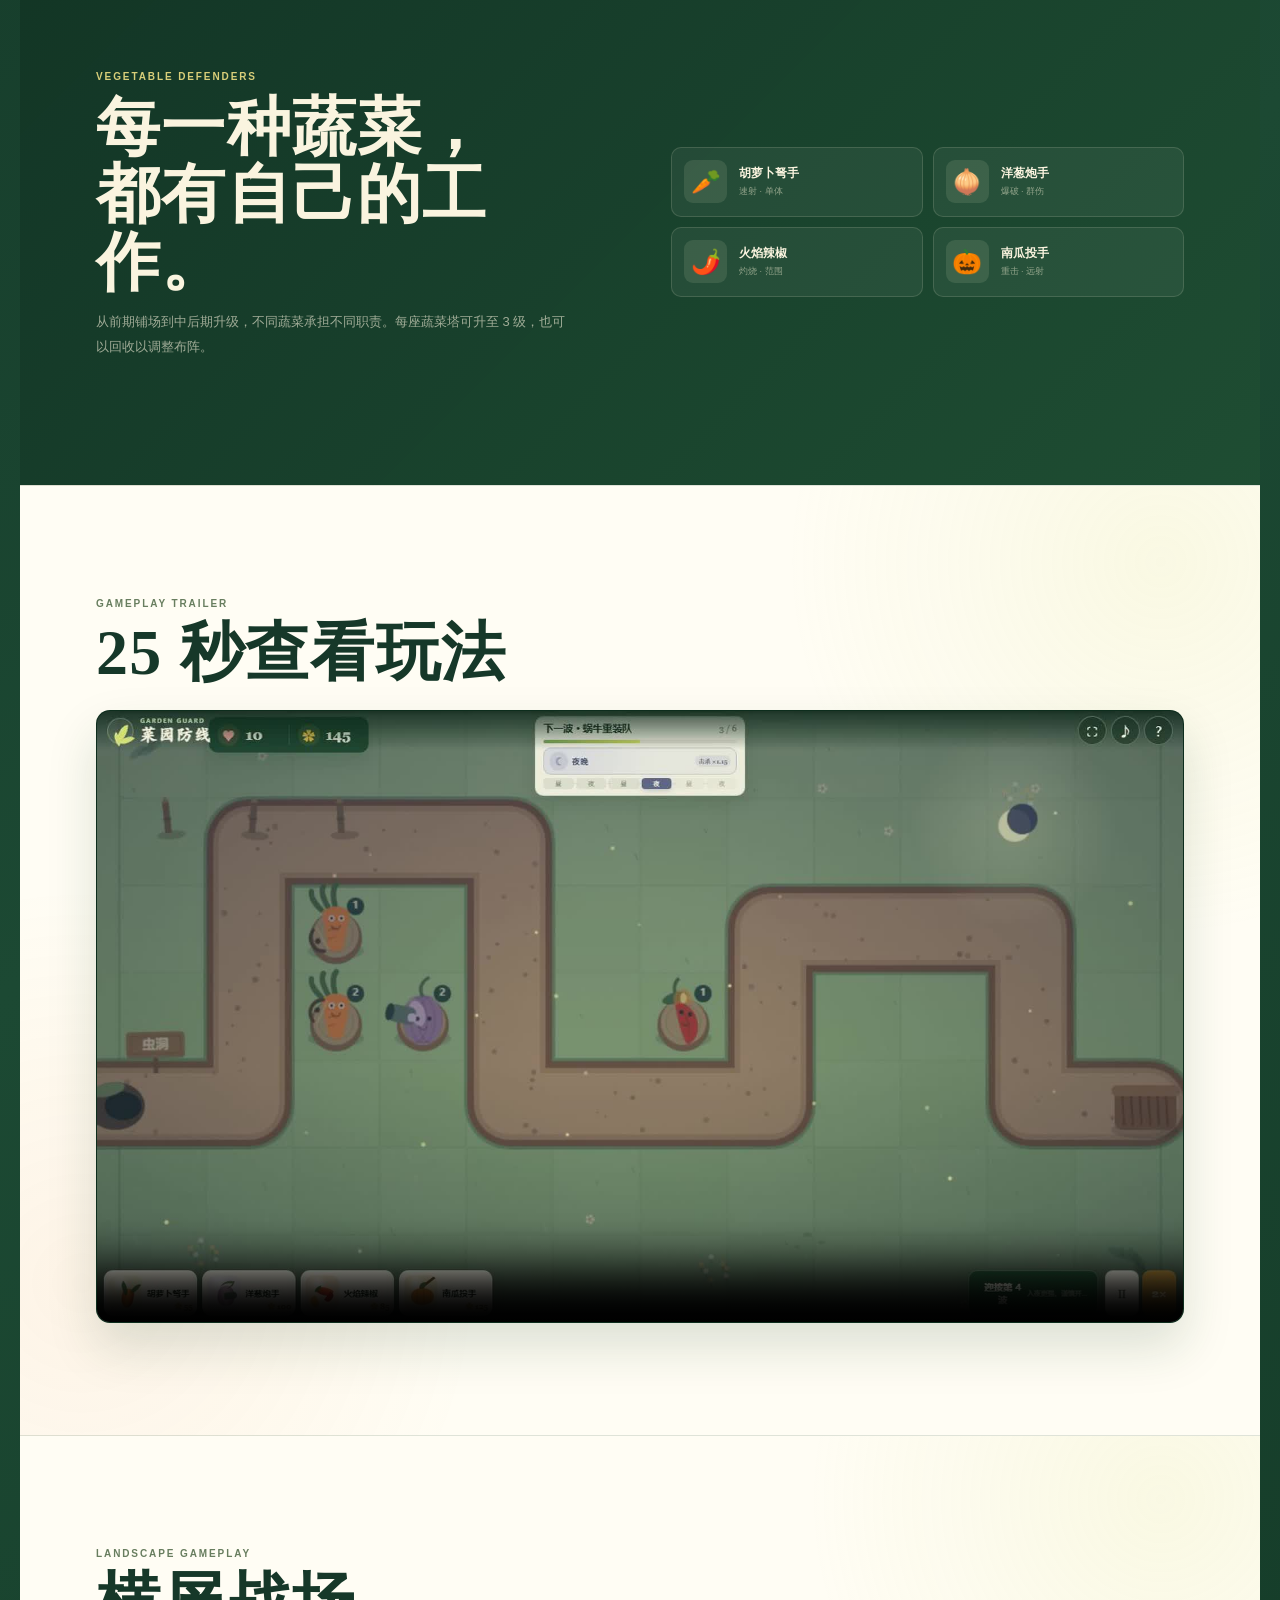
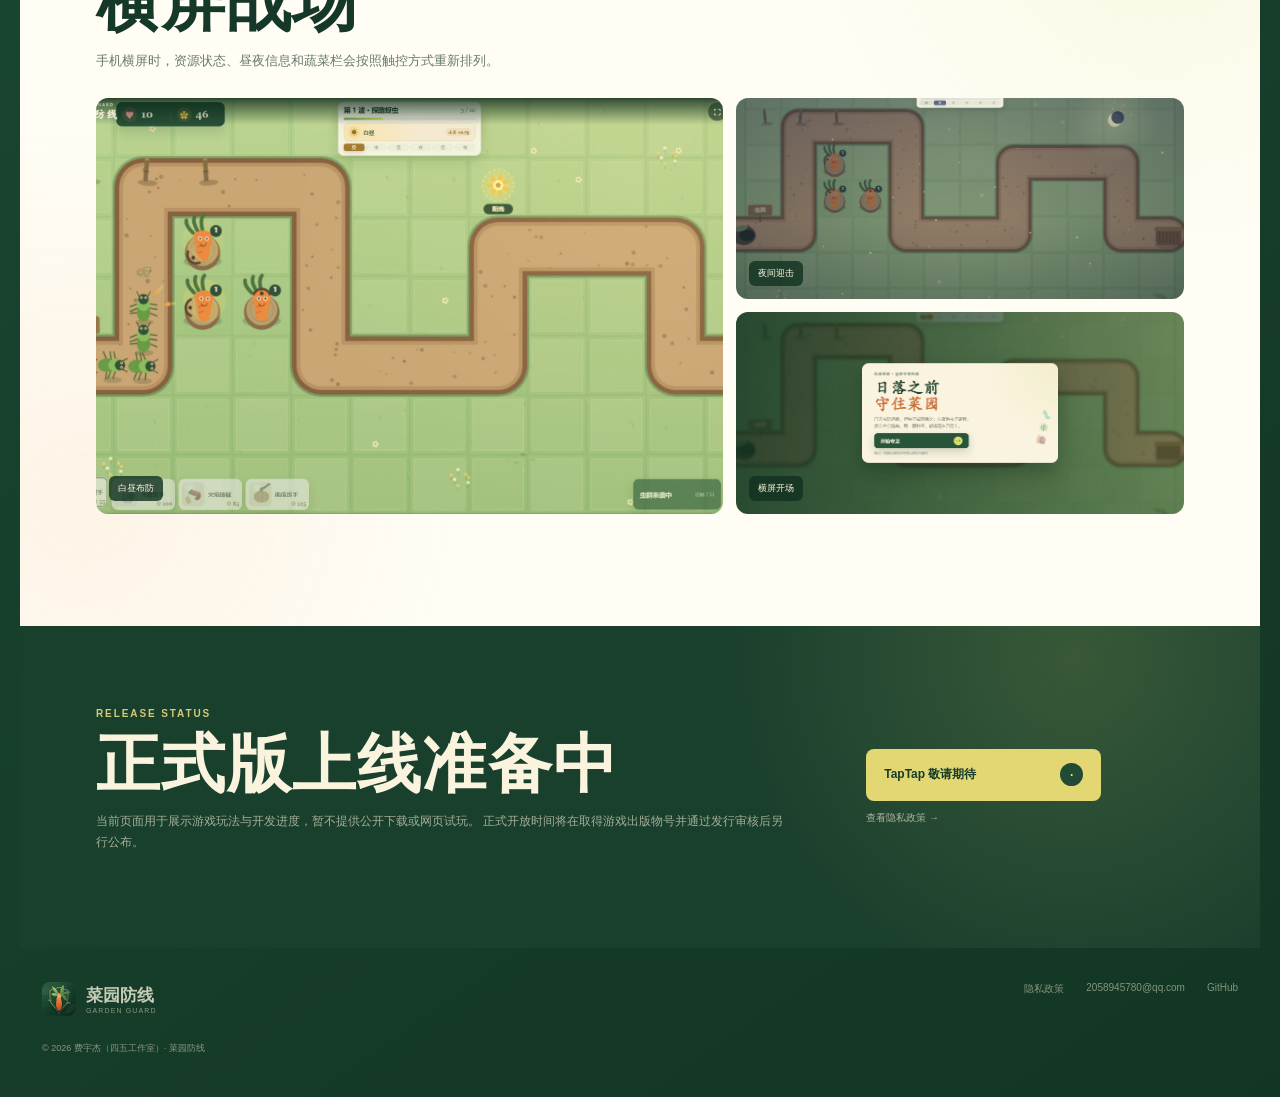
==== commit 84a8434b: "Update official site for TapTap compliance build" ====
--- a/index.html
+++ b/index.html
@@ -57,7 +57,7 @@
         </div>
         <div class="hero-facts">
           <span>横屏操作</span>
-          <span>离线单机</span>
+          <span>TapTap 实名认证</span>
           <span>6 波战斗</span>
           <span>无广告</span>
         </div>
